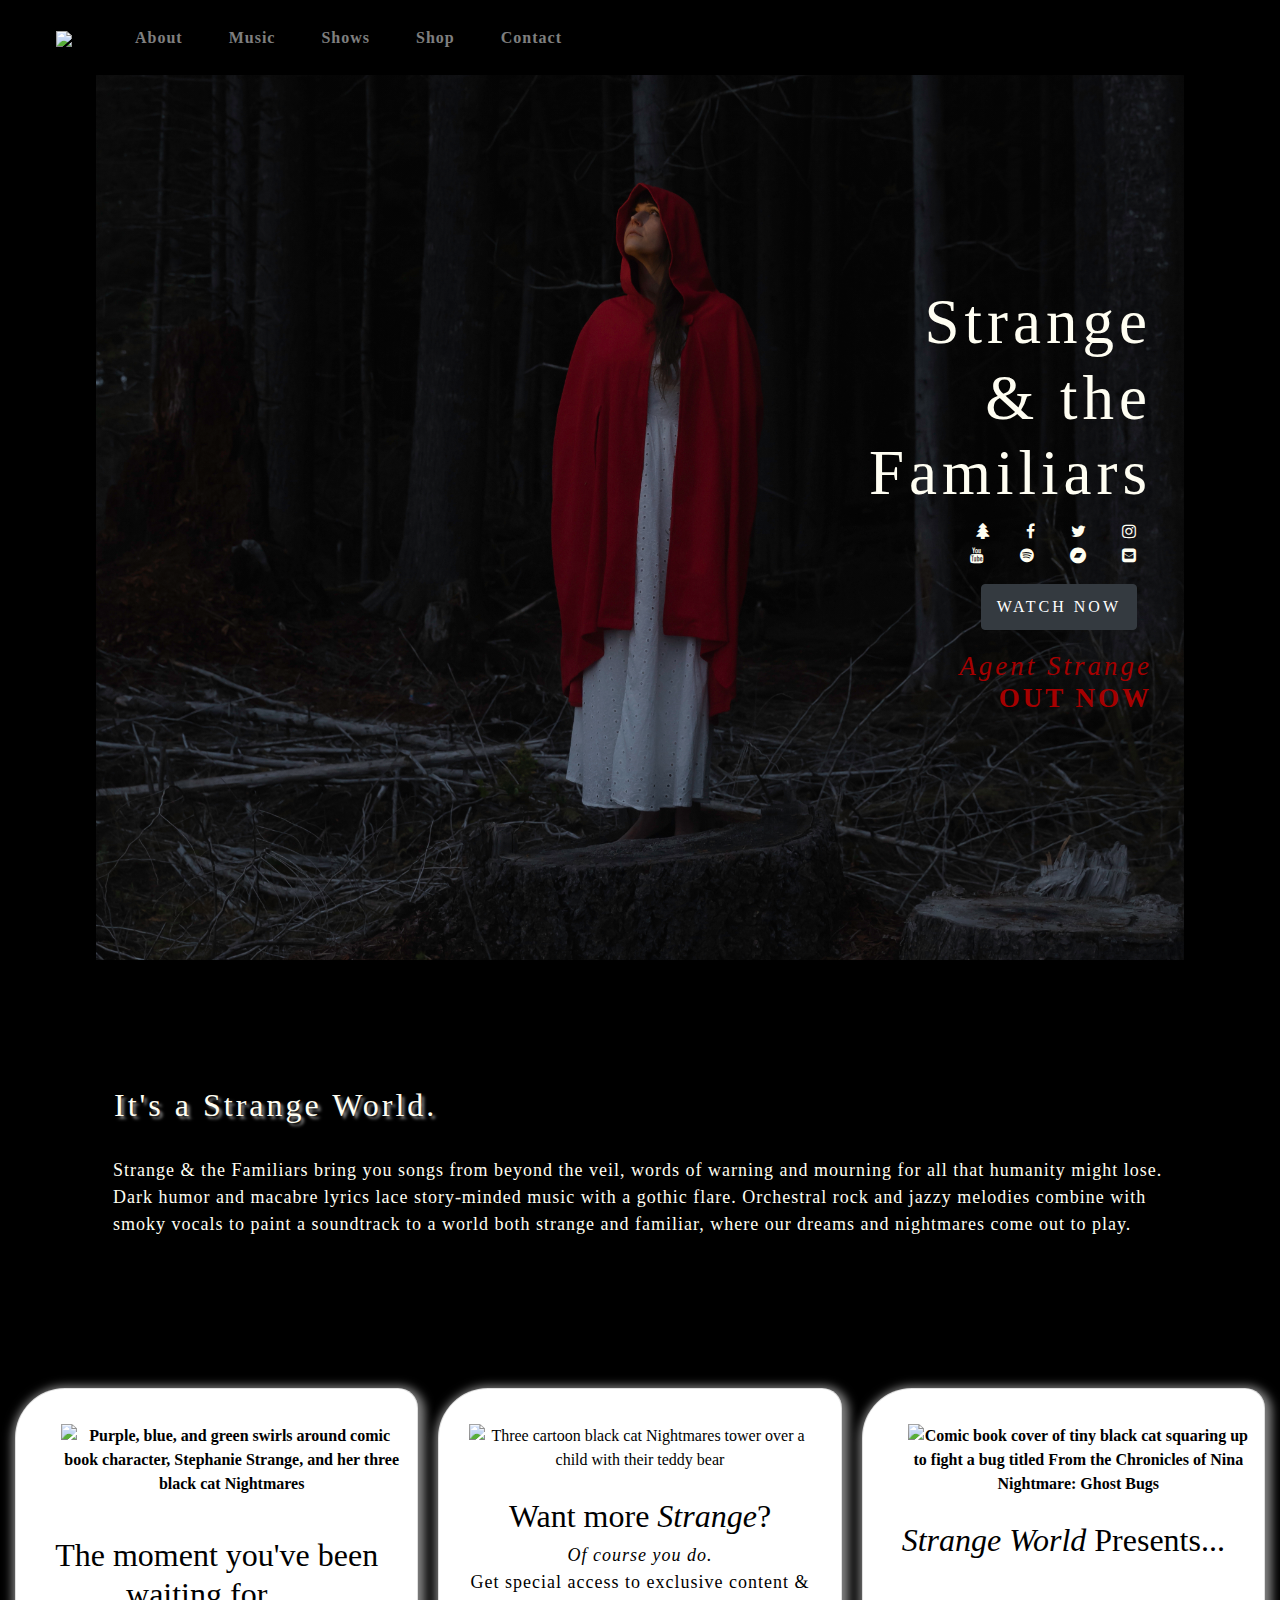
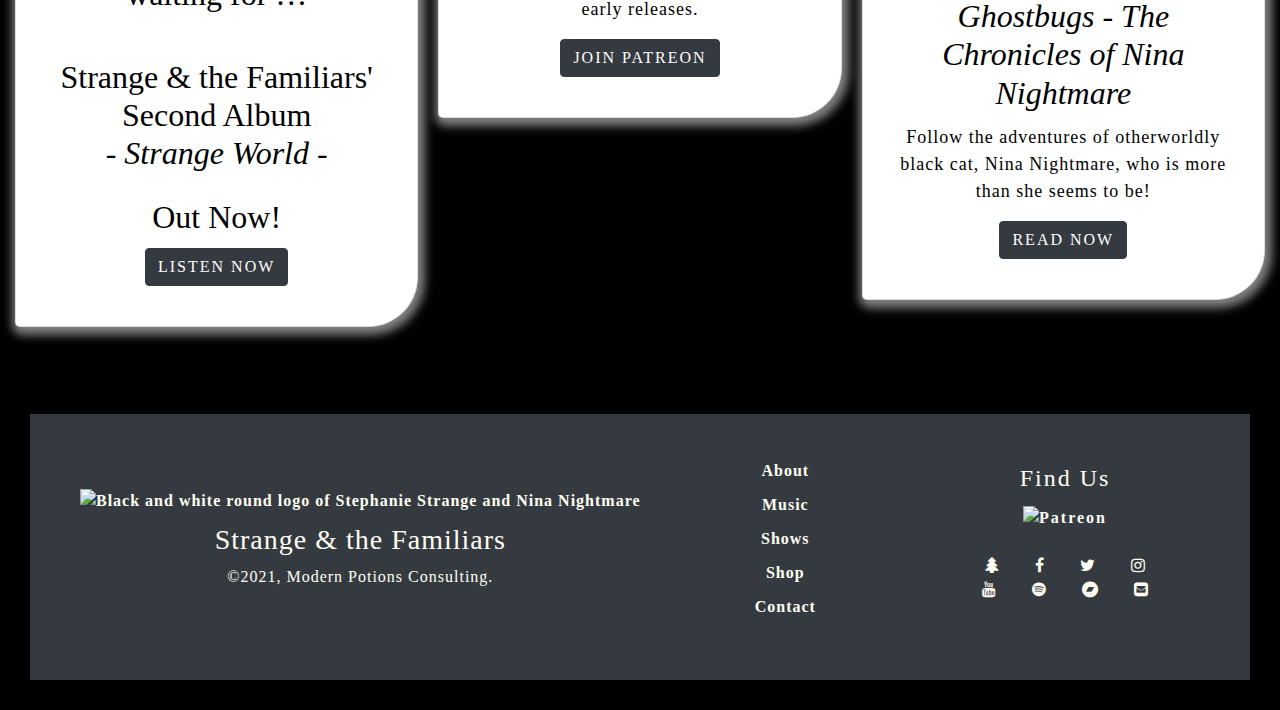
==== index.html @ b267ee2a "Watch not listen" ====
<!DOCTYPE html>
<html lang="en-US">
<meta name="viewport" content="width=device-width, initial-scale=1">
<head>
  <title>Strange & the Familiars</title>

  <!-- Outside Links & Scripts -->
  <link rel="stylesheet" href="https://stackpath.bootstrapcdn.com/bootstrap/4.3.1/css/bootstrap.min.css">
  <script src="https://ajax.googleapis.com/ajax/libs/jquery/3.6.0/jquery.min.js" required></script>
  <script src="https://maxcdn.bootstrapcdn.com/bootstrap/4.3.1/js/bootstrap.min.js"></script>
  <link rel="preconnect" href="https://fonts.gstatic.com">
  <link href="https://fonts.googleapis.com/css2?family=IM+Fell+English:ital@0;1&display=swap" rel="stylesheet">
  <link rel="stylesheet" href="https://maxcdn.bootstrapcdn.com/font-awesome/4.7.0/css/font-awesome.min.css">

  <!-- Browser Tab Icon-->
  <link rel="apple-touch-icon" sizes="180x180" href="assets/images/favicon_io/apple-touch-icon.png">
  <link rel="icon" type="image/png" sizes="32x32" href="assets/images/favicon_io/favicon-32x32.png">
  <link rel="icon" type="image/png" sizes="16x16" href="assets/images/favicon_io/favicon-16x16.png">
  <link rel="manifest" href="assets/images/favicon_io/site.webmanifest">

  <!-- Custom Links & Scripts-->
  <link rel="stylesheet" type="text/css" href="css/styles.css" media="all">
  <script src="./js/components/_header.js" type="text/javascript" defer></script>
  <script src="./js/components/_footer.js" type="text/javascript" defer></script>
  <script src="./js/components/_social-buttons.js" type="text/javascript" defer></script>

  <!-- Facebook Pixel Code -->
  <script>
    !function(f,b,e,v,n,t,s)
    {if(f.fbq)return;n=f.fbq=function(){n.callMethod?
    n.callMethod.apply(n,arguments):n.queue.push(arguments)};
    if(!f._fbq)f._fbq=n;n.push=n;n.loaded=!0;n.version='2.0';
    n.queue=[];t=b.createElement(e);t.async=!0;
    t.src=v;s=b.getElementsByTagName(e)[0];
    s.parentNode.insertBefore(t,s)}(window, document,'script',
    'https://connect.facebook.net/en_US/fbevents.js');
    fbq('init', '277546740570935');
    fbq('track', 'PageView');
    </script>
    <noscript><img height="1" width="1" style="display:none"
    src="https://www.facebook.com/tr?id=277546740570935&ev=PageView&noscript=1"
    /></noscript>
  <!-- End Facebook Pixel Code -->
</head>

<!-- Body of home page-->

<body>
  <!-- Landing page hero image -->
  <section class="hero-image">
    <div class="hero-text">
      <h1 class="header" style="font-size: 7vh;">
        Strange <br/>& the <br/>Familiars
      </h1>
      <social-buttons></social-buttons>
      <a href="https://youtu.be/HEpTZn8UvX8"
      target="_blank"
      class="btn btn-dark"
      style="letter-spacing: 3px; text-transform: uppercase; padding-top: 10px; padding-left: 15px; padding-right: 15px; padding-bottom: 10px">Watch Now</a>
      <h2 class="splash-banner"><cite>Agent Strange</cite> <br/> <b>OUT NOW</b></h2>
    </div>
  </section>

  <header-component></header-component>

  <!-- Second segment of page with cards begins
    ** Update the text in between the brackets
    (e.g. <h2> {stuff goes here} <h2>) for the following:
      - "card-title",
      - "card-text",
      - or the <a> tag that is used for the card's button text.
      -->
  <main>

    <section class="container-fluid" id="home-about">
      <h2 class="home-header">It's a Strange World.</h2>
      <p class="home-p">
        Strange & the Familiars bring you songs from beyond the veil, words of
        warning and mourning for all that humanity might lose. Dark humor and
        macabre lyrics lace story-minded music with a gothic flare. Orchestral
        rock and jazzy melodies combine with smoky vocals to paint a soundtrack
        to a world both strange and familiar, where our dreams and nightmares
        come out to play.
      </p>
    </section>

    <section class="container-fluid">
      <div class="card-columns">

      <!--First Egg -->

        <div class="card">
          <div class="card-body">
            <a target="_blank" href="https://li.sten.to/hT0Uxlh">
              <img class="img-responsive"
              width="100%"
              height="auto"
              src="assets/images/Strange World-7.png"
              alt="Purple, blue, and green swirls around comic book character,
              Stephanie Strange, and her three black cat Nightmares">
            </a>
            <h2 class="card-title"
                style="margin-top: 15px;">
                The moment you've been waiting for …</h2>
            <h2 class="card-subtitle"><br/> Strange & the Familiars'
              <br/>Second Album <br/>  - <cite>Strange World</cite> -</h2>
            <h2 class="card-title">Out Now!</h2>
            <a target="_blank" href="https://li.sten.to/hT0Uxlh" class="btn btn-dark" style="letter-spacing: 2px; text-transform: uppercase;">Listen Now</a>
          </div>
        </div>

      <!--Second Egg -->

        <div class="card">
          <div class="card-body">
            <img class="img-responsive"
                width="100%"
                height="auto"
                src="assets/images/Fiverr1_Gatos.jpg"
                alt="Three cartoon black cat Nightmares tower over a child with their teddy bear">
            <h2 class="card-title">Want more <cite>Strange</cite>? </h2>
            <p class="card-subtitle"><i>Of course you do.</i></p>
            <p>Get special access to exclusive content & early releases.</p>
            <a target="_blank"
              href="https://www.patreon.com/stephaniestrange"
              class="btn btn-dark"
              style="letter-spacing: 2px; text-transform: uppercase;">Join Patreon</a>
            </div>
          </div>

      <!--Third Egg -->

        <div class="card">
          <div class="card-body">
            <a target="_blank"
              href="https://www.webtoons.com/en/challenge/the-chronicles-of-nina-nightmare/list?title_no=349976&fbclid=IwAR2L1FpBJzOrQHXYv9KYhbgYxTnI0lFY8XIQSfHUMe84y-bfldBY6MZ3U4Q">
              <img class="img-responsive"
                  height="80%"
                  width="80%"
                  src="assets/images/NightmareComicCover.jpg"
                  alt="Comic book cover of tiny black cat squaring up to fight
                  a bug titled From the Chronicles of Nina Nightmare: Ghost Bugs">
            </a>
            <h2 class="card-title"><cite>Strange World</cite> Presents... </h2>
            <h2 class="card-title"><cite>Ghostbugs</cite> - <cite>The Chronicles of Nina Nightmare</cite></h2>
            <p class="card-text">Follow the adventures of otherworldly black
              cat, Nina Nightmare, who is more than she seems to be! <br/></p>
            <a target="_blank"
              href="https://www.webtoons.com/en/challenge/the-chronicles-of-nina-nightmare/list?title_no=349976&fbclid=IwAR2L1FpBJzOrQHXYv9KYhbgYxTnI0lFY8XIQSfHUMe84y-bfldBY6MZ3U4Q"
              class="btn btn-dark"
              style="letter-spacing: 2px; text-transform: uppercase;">Read Now</a>
          </div>
        </div>
      </div>
    </section>
  </main>

  <footer-component></footer-component>
</body>
</html>
---- css/styles.css ----
@import url('https://fonts.googleapis.com/css2?family=IM+Fell+English:ital@0;1&display=swap');

/* // Small devices (landscape phones, 576px and up) */
@media (min-width: 576px) {
  /*CSS styles here*/
}

/* // Medium devices (tablets, 768px and up) */
@media (min-width: 768px) {
  /*CSS styles here*/
}

/* // Large devices (desktops, 992px and up) */
@media (min-width: 992px) {
  /*CSS styles here*/
}

/* // Extra large devices (large desktops, 1200px and up) */
@media (min-width: 1200px) {
  /*CSS styles here*/
}

* {
  margin: 0;
  font-family: 'IM Fell English', serif;
}

body,
html {
  /* height: 100%; */
  background-color: black;
  color: #fffef2;
}

.h2-custom {
  text-align: center;
  text-transform: uppercase;
  letter-spacing: 2px;
  padding-top: 50px;
  text-shadow: 3px 3px 3px gray;
}

p {
  font-size: large;
  letter-spacing: 1px;
}

/*****************/
/* Landing page styles */
/*****************/

.header {
  padding-top: 25vh;
  letter-spacing: 5px;
  font-size: 60px;
}

.hero-image {
  /* linear-gradient adds a darken background effect to img to make text easier to read*/
  background-image:
    linear-gradient(rgba(0, 0, 0, 0.25),
    rgba(0, 0, 0, 0.25)),
    url("../assets/images/StrangeForest.jpg");
  height: 100vh;
  background-position: center;
  background-repeat: no-repeat;
  background-size: 85%;
  /* ^^ needed to change background-size to 100% from 'center' for StrangeForest
  splash - Steph's head was getting cut off otherwise in my large screens */
  position: relative;
}

.hero-text {
  text-align: right;
  transform: translate(-10%, 0%);
}

.splash-banner {
  margin-top: 20px;
  color: #a50000;
  font-size: 3vh;
  letter-spacing: 3px;
}

#home-about {
  padding: 50px;
  margin-top: 60px;
}

.home-header {
  padding: 0.5em;
  margin-left: 1.5em;
  margin-right: 3em;
  letter-spacing: 3px;
  text-shadow: 3px 3px 3px gray;
}

.home-p {
  padding: 0.5em;
  margin-left: 3em;
  margin-right: 3em;
  font-size: large;
  letter-spacing: 1px;
}

/*****************/
/* Landing page cards */
/*****************/

.card {
  flex-wrap: wrap;
  margin-top: 75px;
  margin-bottom: 100px;
  padding: 15px 10px 20px 10px;
  border-radius: 50px 20px 50px 5px;
  background-color: white;
  -moz-box-shadow: 2px 3px 10px 5px gray;
  -webkit-box-shadow: 2px 3px 10px 5px gray;
  box-shadow: 2px 3px 10px 5px gray;
  align-items: stretch;
}

.card-title {
  padding-top: 25px;
}

.card-body {
  text-align: center;
  color: black;
}

.card-img-top {
  height: 200px;
  width: auto;
}

@media (min-width: 20em) {
  .card-columns {
    -webkit-column-count: 1;
    -moz-column-count: 1;
    column-count: 1;
    column-gap: 1.25rem;
    orphans: 1;
    widows: 1;
  }
}

@media (min-width: 34em) {
  .card-columns {
    -webkit-column-count: 2;
    -moz-column-count: 2;
    column-count: 2;
  }
}

@media (min-width: 48em) {
  .card-columns {
    -webkit-column-count: 3;
    -moz-column-count: 3;
    column-count: 3;
  }
}

/*****************/
/* About Styles */
/*****************/

#bio-box {
  margin: 0.25em 3em 0.25em 3em;
}

#about-box {
  margin: 0.5em 1.5em 1.5em 1em;
  text-align: center;
  border-radius: 20%;
}

.about-header {
  font-size: 20px;
}

.steph-nina-header {
  font-size: 25px;
  font-weight: bold;
  letter-spacing: 2px;
}

.steph-nina-about-images {
  padding-top: 0.325em;
  padding-bottom: 0.325em;
  margin-bottom: 1em;
  border-radius: 50%;
  height: 20em;
  width: 16em;
  -moz-box-shadow: 3px 3px 30px 5px gray;
  -webkit-box-shadow: 3px 3px 30px 5px gray;
  box-shadow: 3px 3px 30px 5px gray;
}

.row2-about-images {
  margin-bottom: 1em;
  margin-top: 1em;
  padding-top: 0.25em;
  padding-bottom: 0.25em;
  border-radius: 50%;
  height: 16em;
  width: 13em;
  -moz-box-shadow: 3px 3px 30px 5px gray;
  -webkit-box-shadow: 3px 3px 30px 5px gray;
  box-shadow: 3px 3px 30px 5px gray;
}

#about-section-break {
  padding-bottom: 2em;
  border-bottom: 1px solid white;
  margin: 3em;
}

/*****************/
/* Music Styles */
/*****************/

.music-holder {
  margin: 3em;
  padding: 0 2em;
}

.music-h4 {
  text-align: center;
  letter-spacing: 2px;
  text-shadow: 3px 3px 3px gray;
}

iframe {
  display: block;
  margin: 0 auto;
}

.iframe-wrapper {
  position: relative;
  padding-bottom: 56.10%;
  height: 0;
  overflow: hidden;
}

.iframe-wrapper iframe,
.iframe-wrapper object,
.iframe-wrapper embed {
  position: absolute;
  top: 0;
  left: 0;
  width: 100%;
  height: 100%;
}

.resp-container {
  position: relative;
  overflow: hidden;
}

/*****************/
/* Shows Styles */
/*****************/



/*****************/
/* Contact Styles */
/*****************/

.album-holder {
  margin: 1.5em;
  padding-top: 0.75em;
  padding-bottom: 0.5em;
}

#bookings-img {
  float: left;
  margin: 0.25em;
  align-items: center;
}

#bookings-collaborators {
  padding: 0.5em;
  margin-top: 1em;
  margin-bottom: 1em;
  text-align: center;
}

.contact-h2 {
  text-align: center;
  padding-top: 0.75em;
  padding-bottom: 0.25em;
  text-shadow: 3px 3px 3px gray;
  letter-spacing: 2px;
}

.contact-h3 {
  text-align: center;
  text-decoration: underline;
  text-shadow: 3px 3px 3px gray;
  letter-spacing: 2px;
}

.contact-p {
  text-align: center;
  padding-top: 0.25em;
  padding-bottom: 0.25em;
}
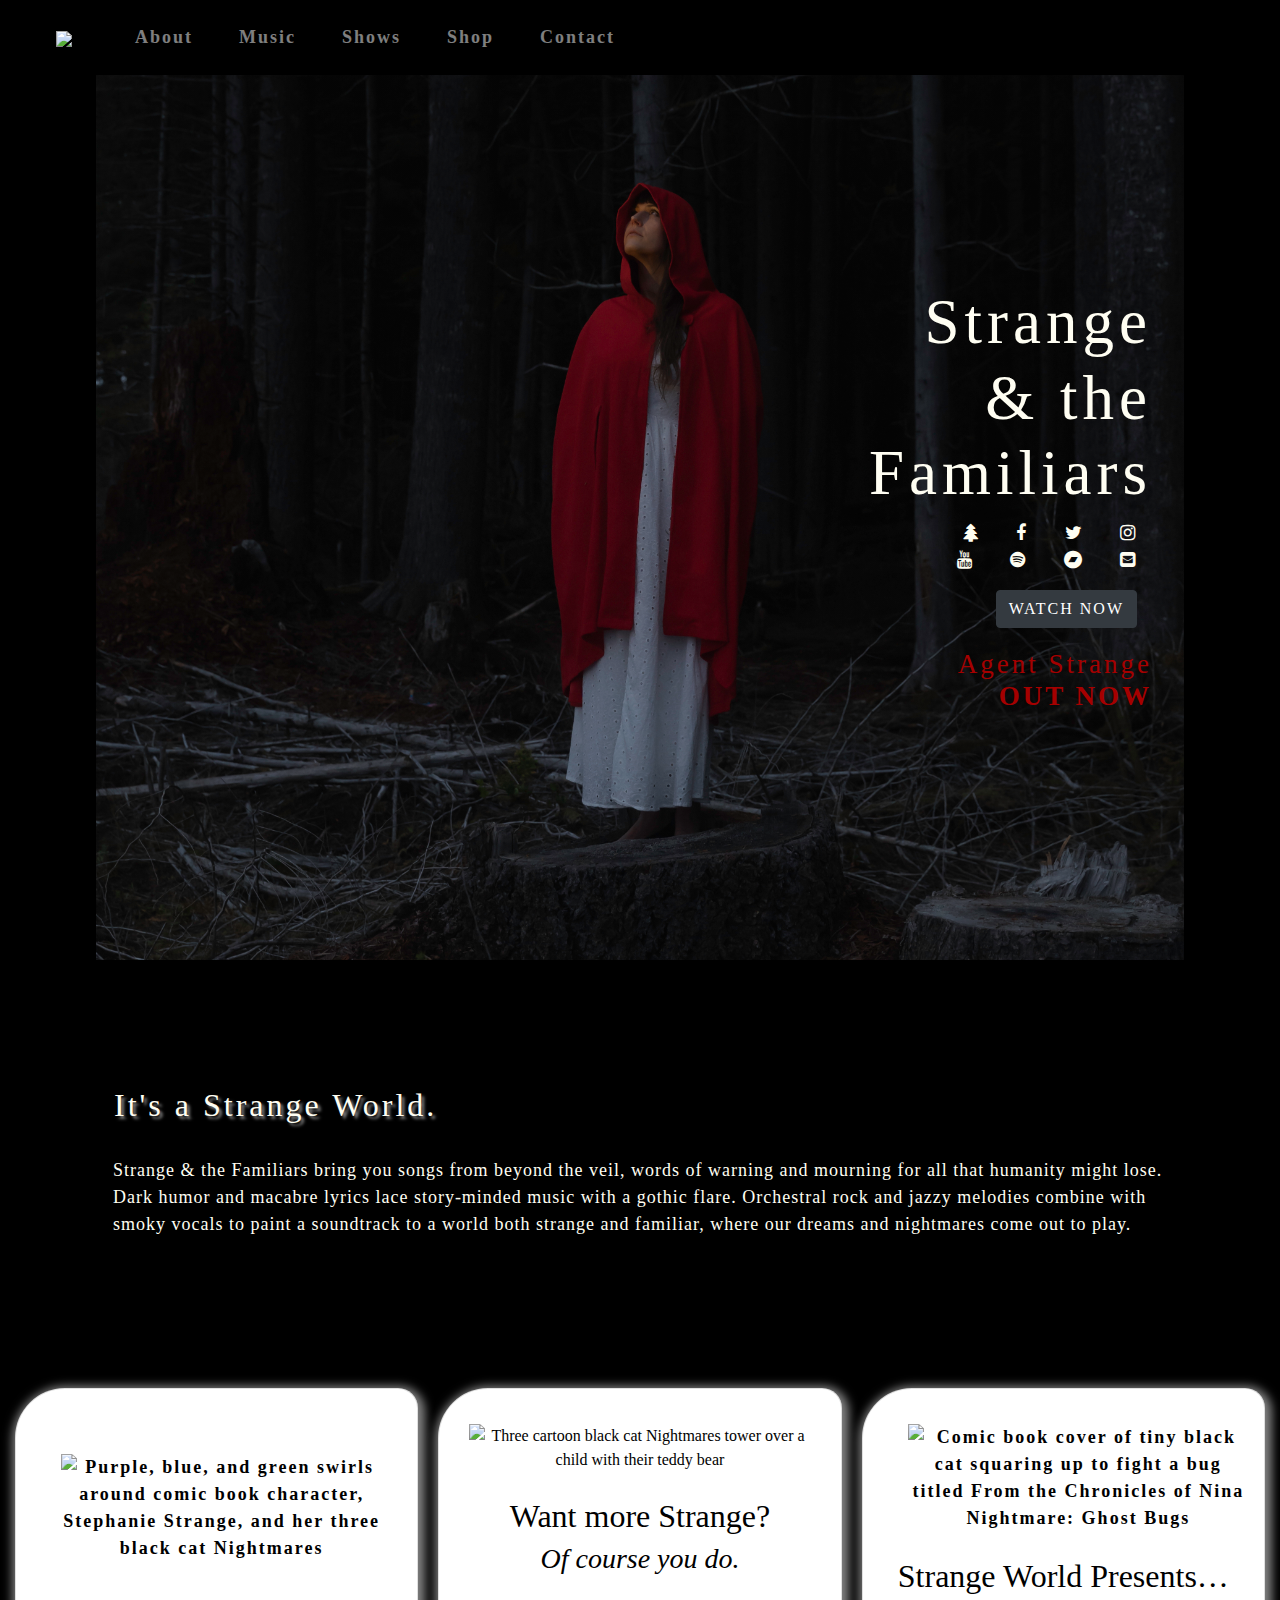
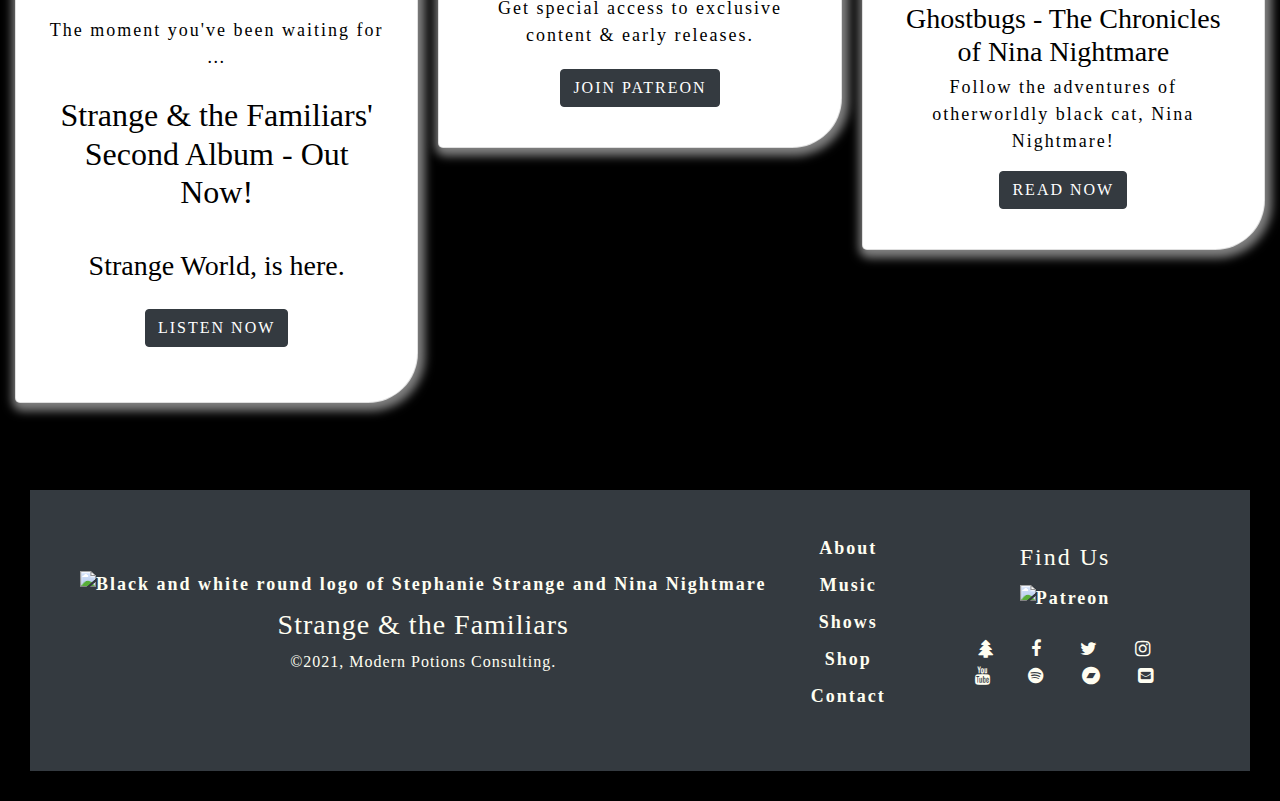
==== commit 4e506b37: "Manually match card height, remove inline btn styles for shared button style" ====
--- a/index.html
+++ b/index.html
@@ -19,7 +19,7 @@
   <link rel="manifest" href="assets/images/favicon_io/site.webmanifest">
 
   <!-- Custom Links & Scripts-->
-  <link rel="stylesheet" type="text/css" href="css/styles.css" media="all">
+  <link rel="stylesheet" type="text/css" href="assets/_shared/stylesheets/styles.css" media="all">
   <script src="./js/components/_header.js" type="text/javascript" defer></script>
   <script src="./js/components/_footer.js" type="text/javascript" defer></script>
   <script src="./js/components/_social-buttons.js" type="text/javascript" defer></script>
@@ -47,30 +47,29 @@
 
 <body>
   <!-- Landing page hero image -->
-  <section class="hero-image">
-    <div class="hero-text">
-      <h1 class="header" style="font-size: 7vh;">
-        Strange <br/>& the <br/>Familiars
-      </h1>
-      <social-buttons></social-buttons>
-      <a href="https://youtu.be/HEpTZn8UvX8"
-      target="_blank"
-      class="btn btn-dark"
-      style="letter-spacing: 3px; text-transform: uppercase; padding-top: 10px; padding-left: 15px; padding-right: 15px; padding-bottom: 10px">Watch Now</a>
-      <h2 class="splash-banner"><cite>Agent Strange</cite> <br/> <b>OUT NOW</b></h2>
-    </div>
-  </section>
+  <main>
+    <section class="hero-image">
+      <div class="hero-text">
+        <h1 class="header" style="font-size: 7vh;">
+          Strange <br/>& the <br/>Familiars
+        </h1>
+        <social-buttons></social-buttons>
+        <a href="https://youtu.be/HEpTZn8UvX8"
+          target="_blank"
+          class="btn btn-dark">Watch Now</a>
+        <h2 class="splash-banner"><cite>Agent Strange</cite> <br/> <b>OUT NOW</b></h2>
+      </div>
+    </section>
 
-  <header-component></header-component>
+    <header-component></header-component>
 
-  <!-- Second segment of page with cards begins
+    <!-- Second segment of page with cards begins
     ** Update the text in between the brackets
     (e.g. <h2> {stuff goes here} <h2>) for the following:
       - "card-title",
       - "card-text",
       - or the <a> tag that is used for the card's button text.
       -->
-  <main>
 
     <section class="container-fluid" id="home-about">
       <h2 class="home-header">It's a Strange World.</h2>
@@ -87,68 +86,64 @@
     <section class="container-fluid">
       <div class="card-columns">
 
-      <!--First Egg -->
+        <!--First Egg -->
 
         <div class="card">
           <div class="card-body">
             <a target="_blank" href="https://li.sten.to/hT0Uxlh">
               <img class="img-responsive"
+                width="100%"
+                height="100%"
+                src="assets/images/Strange World-7.png"
+                style="padding-top: 30px; padding-right: 20px; padding-bottom: 30px;"
+                alt="Purple, blue, and green swirls around comic book character,
+                Stephanie Strange, and her three black cat Nightmares">
+            </a>
+            <p class="card-subtitle" style="margin-top: 25px;">
+                The moment you've been waiting for …</p>
+            <h2 class="card-title">Strange & the Familiars' Second Album - Out Now!</h2>
+            <h3 class="card-title"><cite>Strange World</cite>, is here.</h3>
+            <a target="_blank" href="https://li.sten.to/hT0Uxlh" class="btn btn-dark" style="margin: 15px;">Listen Now</a>
+        </div>
+      </div>
+
+        <!--Second Egg -->
+        <div class="card">
+          <div class="card-body">
+            <img class="img-responsive"
               width="100%"
               height="auto"
-              src="assets/images/Strange World-7.png"
-              alt="Purple, blue, and green swirls around comic book character,
-              Stephanie Strange, and her three black cat Nightmares">
-            </a>
-            <h2 class="card-title"
-                style="margin-top: 15px;">
-                The moment you've been waiting for …</h2>
-            <h2 class="card-subtitle"><br/> Strange & the Familiars'
-              <br/>Second Album <br/>  - <cite>Strange World</cite> -</h2>
-            <h2 class="card-title">Out Now!</h2>
-            <a target="_blank" href="https://li.sten.to/hT0Uxlh" class="btn btn-dark" style="letter-spacing: 2px; text-transform: uppercase;">Listen Now</a>
+              src="assets/images/Fiverr1_Gatos.jpg"
+              alt="Three cartoon black cat Nightmares tower over a child with their teddy bear">
+            <h2 class="card-title">Want more <cite>Strange</cite>? </h2>
+            <h3 class="card-subtitle"><i>Of course you do.</i></h3>
+            <p style="margin-top: 20px; margin-bottom: 20px;">Get special access to exclusive content & early releases.</p>
+            <a target="_blank"
+              href="https://www.patreon.com/stephaniestrange"
+              class="btn btn-dark">Join Patreon</a>
           </div>
         </div>
 
-      <!--Second Egg -->
+        <!--Third Egg -->
 
-        <div class="card">
-          <div class="card-body">
-            <img class="img-responsive"
-                width="100%"
-                height="auto"
-                src="assets/images/Fiverr1_Gatos.jpg"
-                alt="Three cartoon black cat Nightmares tower over a child with their teddy bear">
-            <h2 class="card-title">Want more <cite>Strange</cite>? </h2>
-            <p class="card-subtitle"><i>Of course you do.</i></p>
-            <p>Get special access to exclusive content & early releases.</p>
-            <a target="_blank"
-              href="https://www.patreon.com/stephaniestrange"
-              class="btn btn-dark"
-              style="letter-spacing: 2px; text-transform: uppercase;">Join Patreon</a>
-            </div>
-          </div>
-
-      <!--Third Egg -->
-
-        <div class="card">
-          <div class="card-body">
-            <a target="_blank"
-              href="https://www.webtoons.com/en/challenge/the-chronicles-of-nina-nightmare/list?title_no=349976&fbclid=IwAR2L1FpBJzOrQHXYv9KYhbgYxTnI0lFY8XIQSfHUMe84y-bfldBY6MZ3U4Q">
-              <img class="img-responsive"
-                  height="80%"
+          <div class="card">
+            <div class="card-body">
+              <a target="_blank"
+                href="https://www.webtoons.com/en/challenge/the-chronicles-of-nina-nightmare/list?title_no=349976&fbclid=IwAR2L1FpBJzOrQHXYv9KYhbgYxTnI0lFY8XIQSfHUMe84y-bfldBY6MZ3U4Q">
+                <img class="img-responsive"
+                  height="100%"
                   width="80%"
                   src="assets/images/NightmareComicCover.jpg"
                   alt="Comic book cover of tiny black cat squaring up to fight
                   a bug titled From the Chronicles of Nina Nightmare: Ghost Bugs">
-            </a>
-            <h2 class="card-title"><cite>Strange World</cite> Presents... </h2>
-            <h2 class="card-title"><cite>Ghostbugs</cite> - <cite>The Chronicles of Nina Nightmare</cite></h2>
-            <p class="card-text">Follow the adventures of otherworldly black
-              cat, Nina Nightmare, who is more than she seems to be! <br/></p>
-            <a target="_blank"
-              href="https://www.webtoons.com/en/challenge/the-chronicles-of-nina-nightmare/list?title_no=349976&fbclid=IwAR2L1FpBJzOrQHXYv9KYhbgYxTnI0lFY8XIQSfHUMe84y-bfldBY6MZ3U4Q"
-              class="btn btn-dark"
-              style="letter-spacing: 2px; text-transform: uppercase;">Read Now</a>
+              </a>
+              <h2 class="card-title"><cite>Strange World</cite> Presents… </h2>
+              <h3 class="card-subtitle"><cite>Ghostbugs</cite> - <cite>The Chronicles of Nina Nightmare</cite></h3>
+              <p class="card-text" style="margin-top: 5px;">Follow the adventures of otherworldly black
+                cat, Nina Nightmare! <br/></p>
+              <a target="_blank"
+                href="https://www.webtoons.com/en/challenge/the-chronicles-of-nina-nightmare/list?title_no=349976&fbclid=IwAR2L1FpBJzOrQHXYv9KYhbgYxTnI0lFY8XIQSfHUMe84y-bfldBY6MZ3U4Q"
+                class="btn btn-dark">Read Now</a>
           </div>
         </div>
       </div>
--- a/assets/_shared/stylesheets/styles.css
+++ b/assets/_shared/stylesheets/styles.css
@@ -0,0 +1,41 @@
+/* Font */
+
+@import url('https://fonts.googleapis.com/css2?family=IM+Fell+English:ital@0;1&display=swap');
+
+/* Variables */
+
+@import '../stylesheets/variables/_colors.css';
+@import '../stylesheets/variables/_variables.css';
+
+/* Core */
+
+@import '../stylesheets/typography/_typography.css';
+
+/* Pages */
+
+@import '../stylesheets/pages/_about.css';
+@import '../stylesheets/pages/_contact.css';
+@import '../stylesheets/pages/_landing.css';
+@import '../stylesheets/pages/_music.css';
+
+/* Responsivity for Pages */
+
+/* // Small devices (landscape phones, 576px and up) */
+@media (min-width: 576px) {
+  /*CSS styles here*/
+}
+
+/* // Medium devices (tablets, 768px and up) */
+@media (min-width: 768px) {
+  /*CSS styles here*/
+}
+
+/* // Large devices (desktops, 992px and up) */
+@media (min-width: 992px) {
+  /*CSS styles here*/
+}
+
+/* // Extra large devices (large desktops, 1200px and up) */
+@media (min-width: 1200px) {
+  /*CSS styles here*/
+}
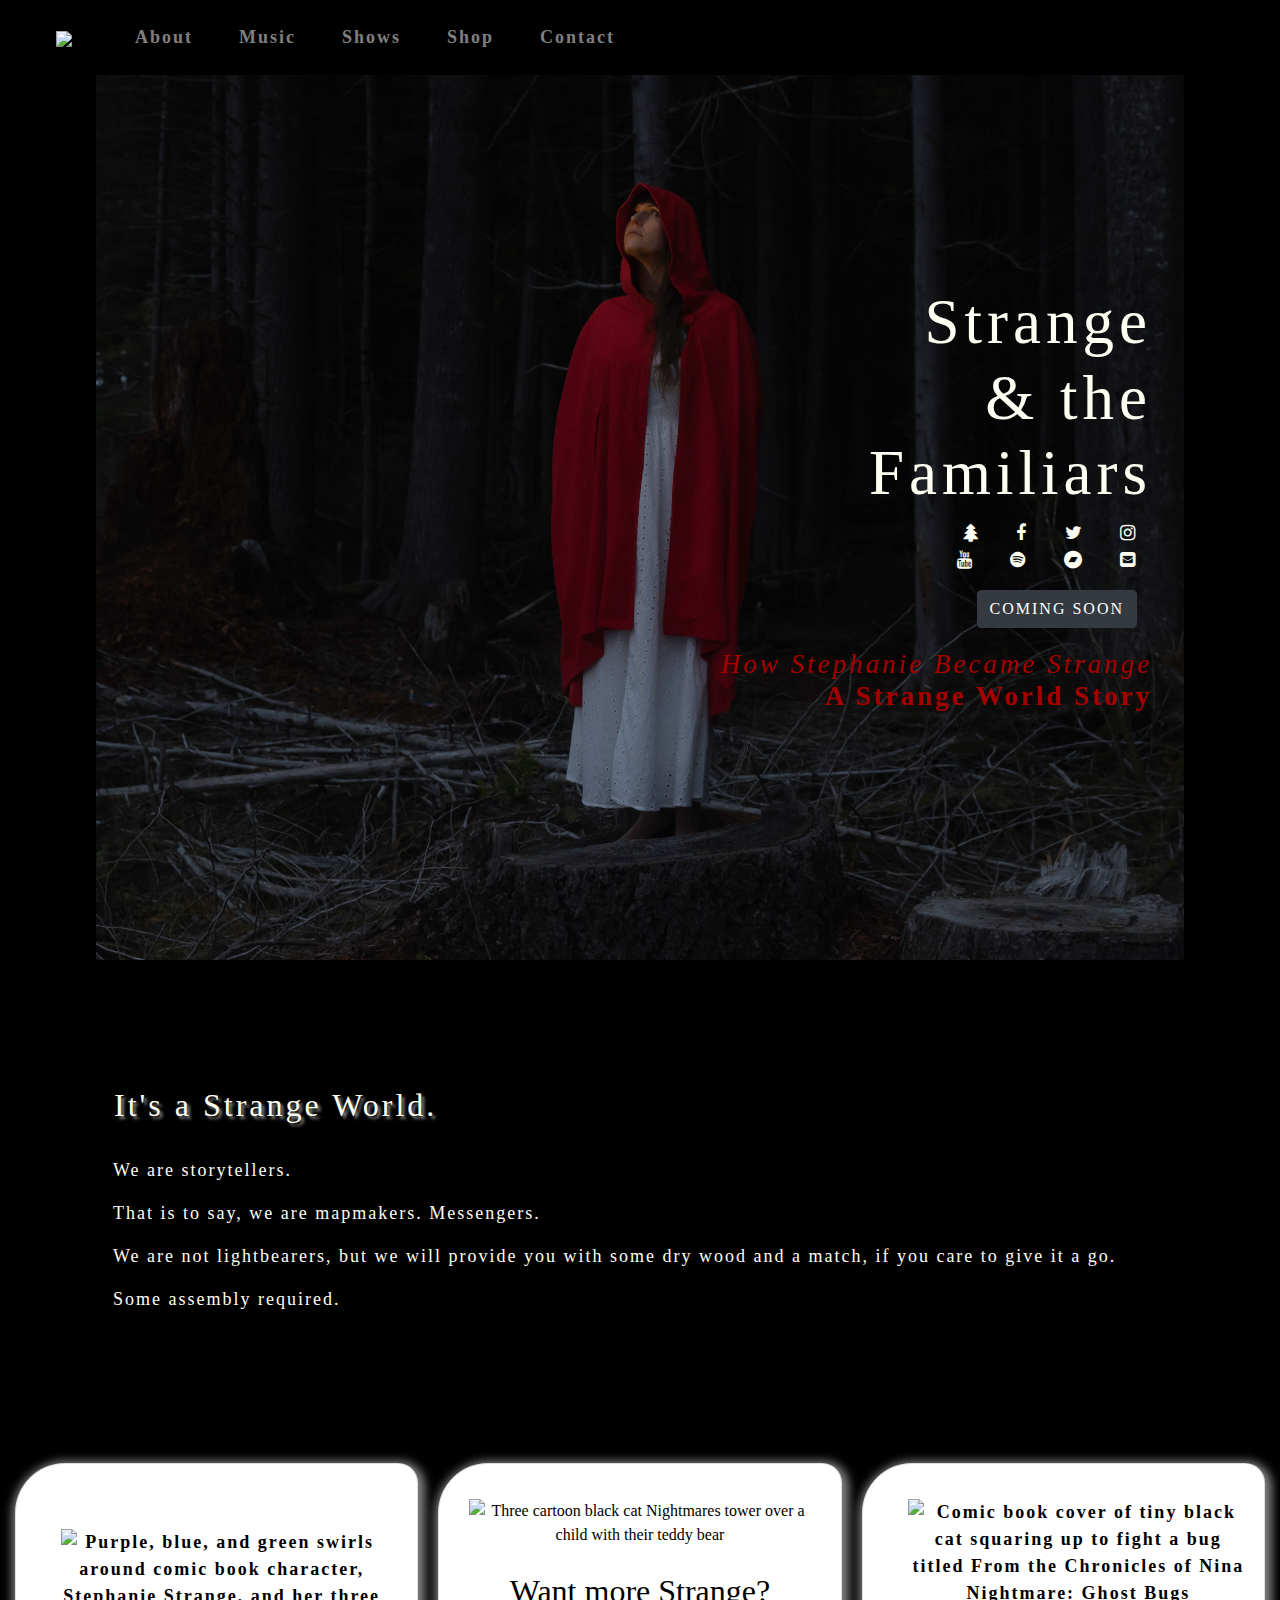
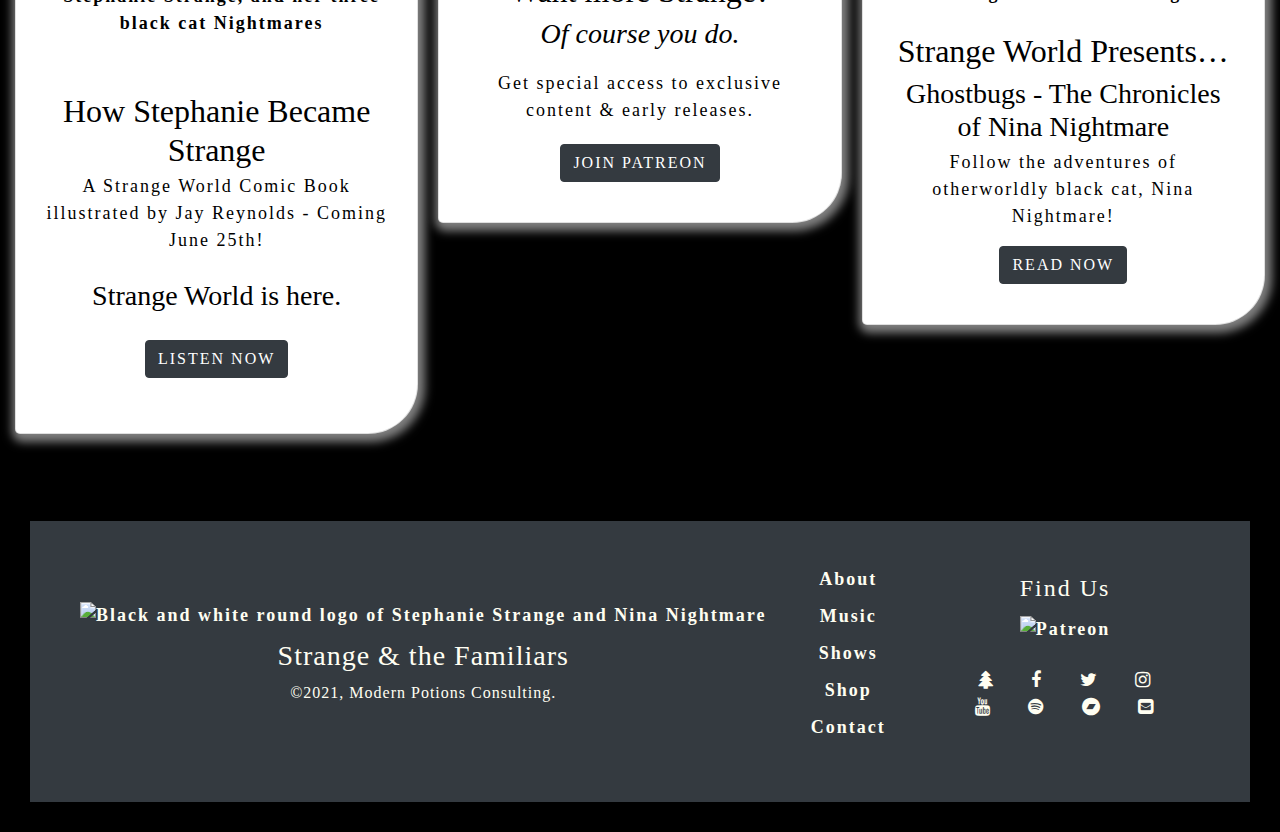
==== commit 9139ebcd: "Update copy" ====
--- a/index.html
+++ b/index.html
@@ -54,10 +54,10 @@
           Strange <br/>& the <br/>Familiars
         </h1>
         <social-buttons></social-buttons>
-        <a href="https://youtu.be/HEpTZn8UvX8"
+        <a href="https://event.etix.com/ticket/online/performanceSale.do?performance_id=4343713&method=restoreToken"
           target="_blank"
-          class="btn btn-dark">Watch Now</a>
-        <h2 class="splash-banner"><cite>Agent Strange</cite> <br/> <b>OUT NOW</b></h2>
+          class="btn btn-dark">Coming Soon</a>
+        <h2 class="splash-banner"><cite><i>How Stephanie Became Strange</i></cite> <br/> <b>A Strange World Story</b></h2>
       </div>
     </section>
 
@@ -73,14 +73,12 @@
 
     <section class="container-fluid" id="home-about">
       <h2 class="home-header">It's a Strange World.</h2>
-      <p class="home-p">
-        Strange & the Familiars bring you songs from beyond the veil, words of
-        warning and mourning for all that humanity might lose. Dark humor and
-        macabre lyrics lace story-minded music with a gothic flare. Orchestral
-        rock and jazzy melodies combine with smoky vocals to paint a soundtrack
-        to a world both strange and familiar, where our dreams and nightmares
-        come out to play.
-      </p>
+      <div class="home-p">
+        <p>We are storytellers.</p>
+        <p>That is to say, we are mapmakers. Messengers.</p>
+        <p>We are not lightbearers, but we will provide you with some dry wood and a match, if you care to give it a go.</p>
+        <p>Some assembly required.</p>
+      </div>
     </section>
 
     <section class="container-fluid">
@@ -99,10 +97,10 @@
                 alt="Purple, blue, and green swirls around comic book character,
                 Stephanie Strange, and her three black cat Nightmares">
             </a>
-            <p class="card-subtitle" style="margin-top: 25px;">
-                The moment you've been waiting for …</p>
-            <h2 class="card-title">Strange & the Familiars' Second Album - Out Now!</h2>
-            <h3 class="card-title"><cite>Strange World</cite>, is here.</h3>
+            <h2 class="card-subtitle" style="margin-top: 25px; margin-bottom: 10px;">
+              <cite>How Stephanie Became Strange</cite></h2>
+            <p class="card-subtitle">A <cite>Strange World</cite> Comic Book illustrated by Jay Reynolds - Coming June 25th!</p>
+            <h3 class="card-title"><cite>Strange World</cite> is here.</h3>
             <a target="_blank" href="https://li.sten.to/hT0Uxlh" class="btn btn-dark" style="margin: 15px;">Listen Now</a>
         </div>
       </div>
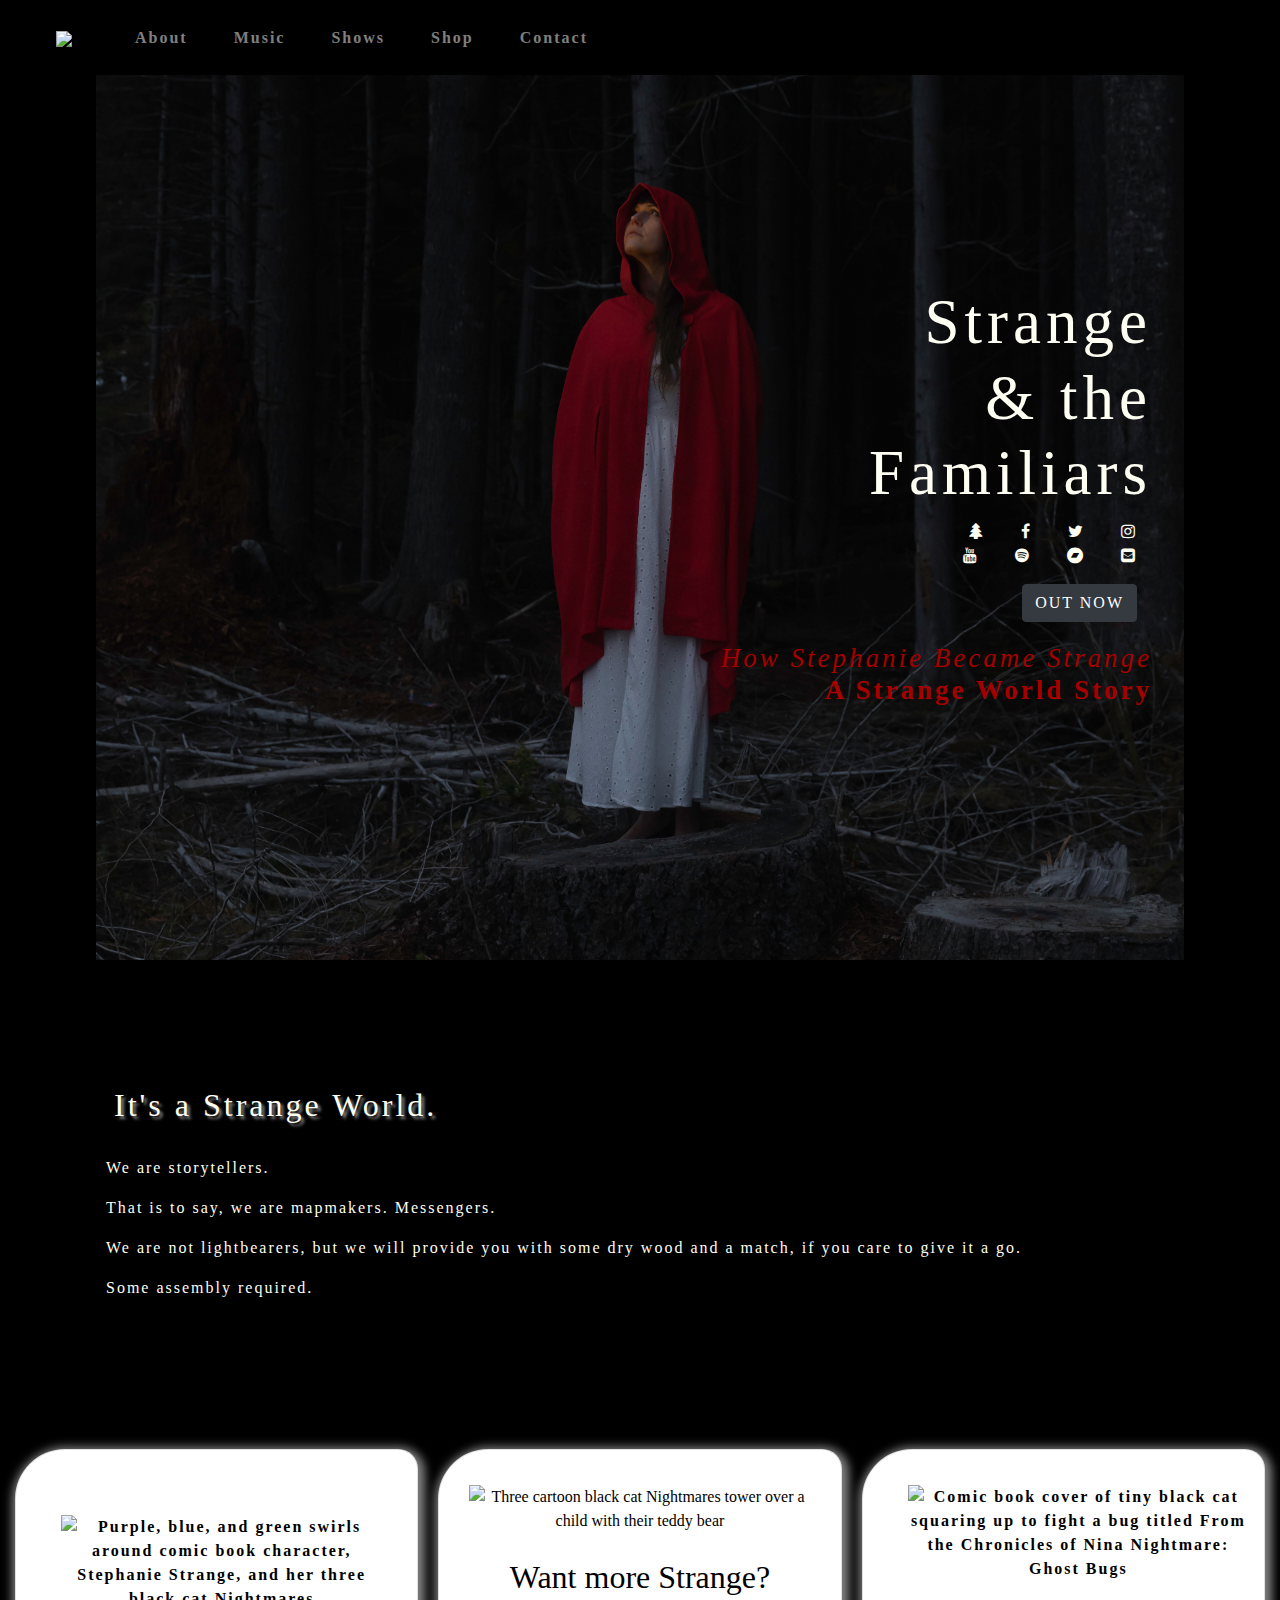
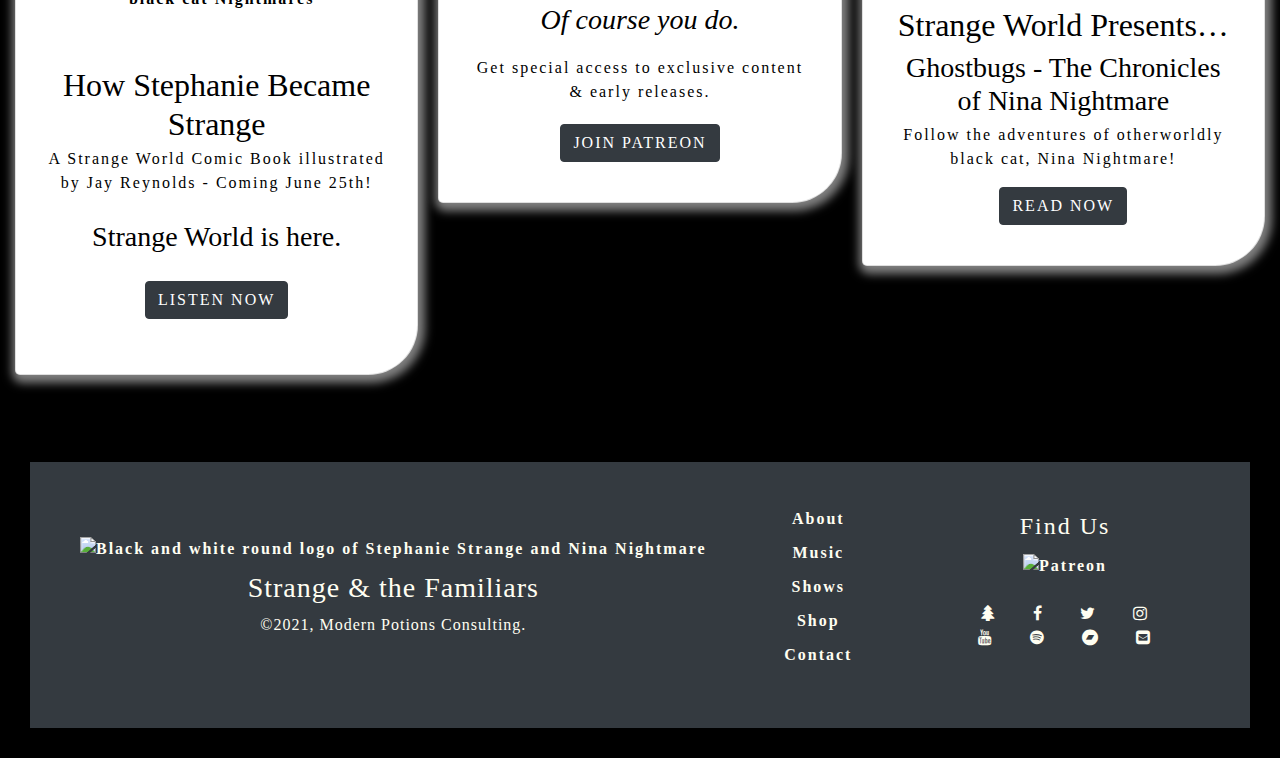
==== commit 06e0e7be: "Update copy for comic release" ====
--- a/index.html
+++ b/index.html
@@ -56,7 +56,7 @@
         <social-buttons></social-buttons>
         <a href="https://event.etix.com/ticket/online/performanceSale.do?performance_id=4343713&method=restoreToken"
           target="_blank"
-          class="btn btn-dark">Coming Soon</a>
+          class="btn btn-dark">Out Now</a>
         <h2 class="splash-banner"><cite><i>How Stephanie Became Strange</i></cite> <br/> <b>A Strange World Story</b></h2>
       </div>
     </section>
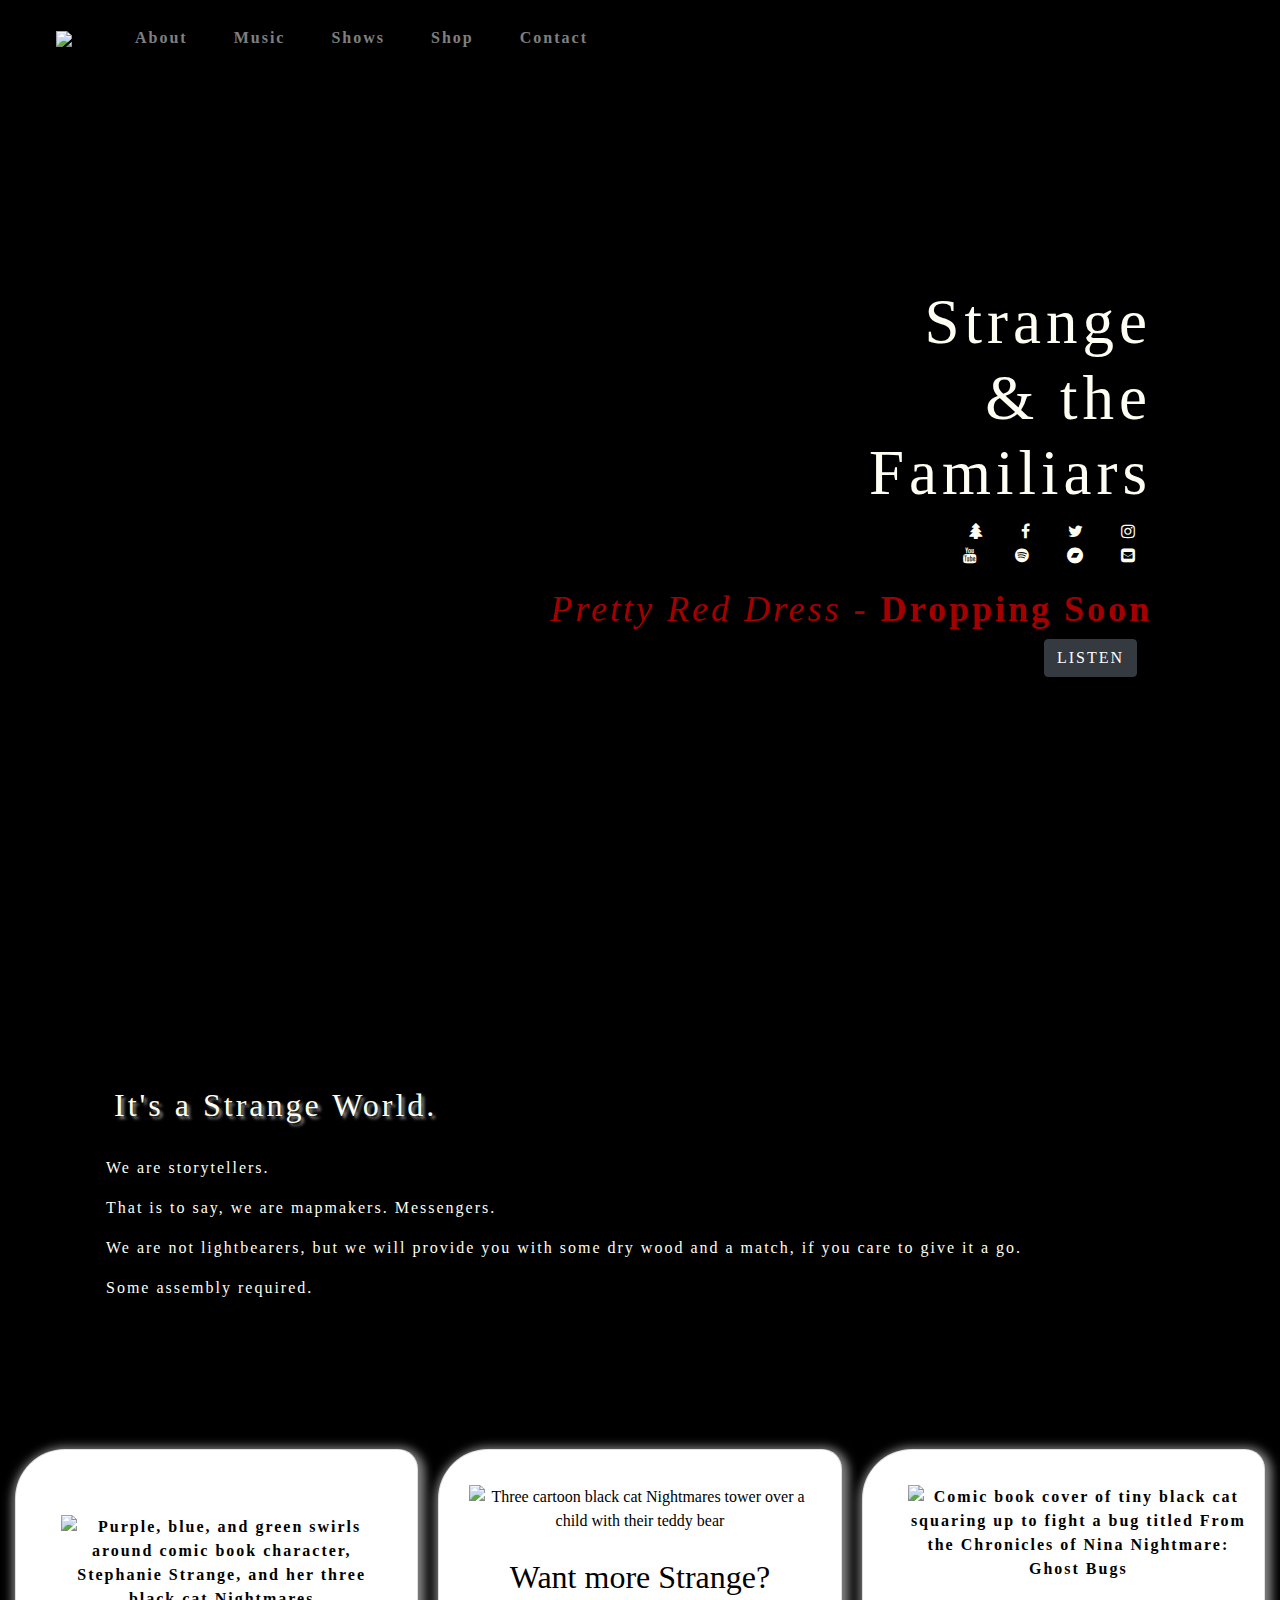
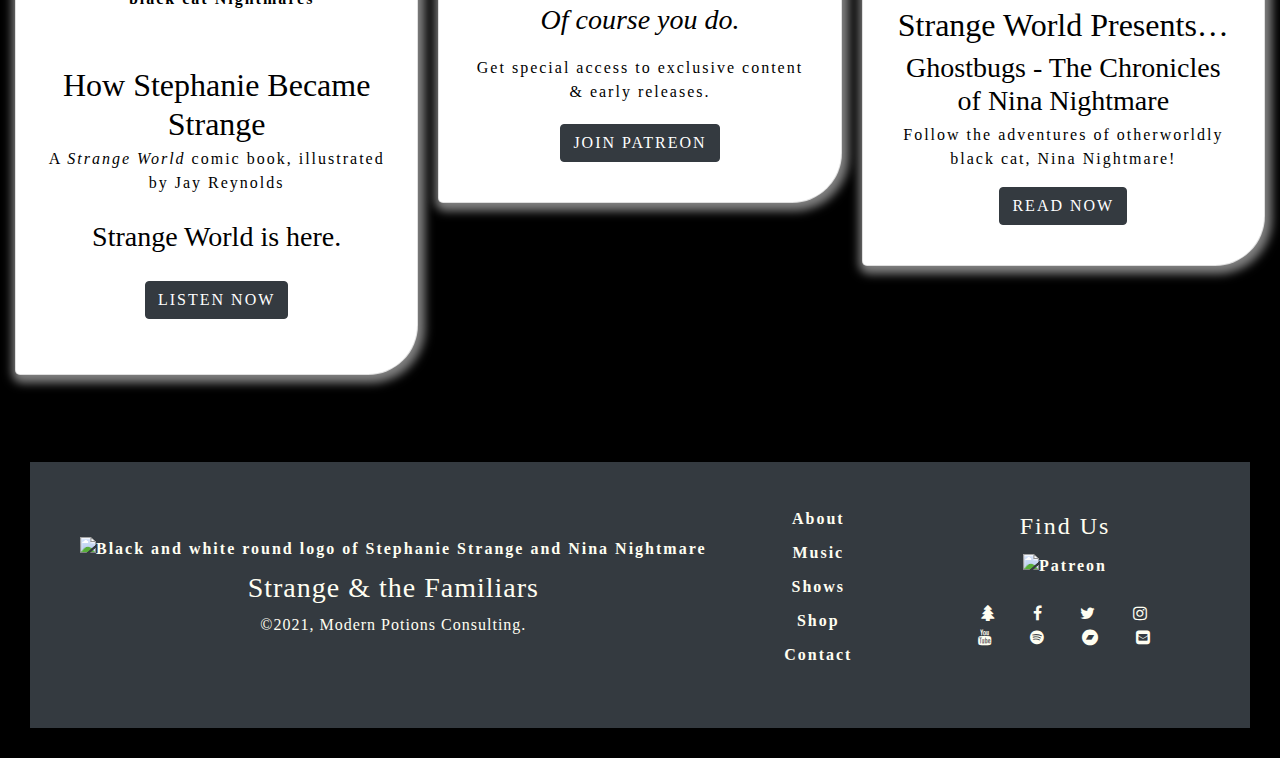
==== commit 77cc0d51: "Update splash page" ====
--- a/index.html
+++ b/index.html
@@ -50,14 +50,14 @@
   <main>
     <section class="hero-image">
       <div class="hero-text">
-        <h1 class="header" style="font-size: 7vh;">
+        <h1 class="header" style="font-size: 7vh; ">
           Strange <br/>& the <br/>Familiars
         </h1>
         <social-buttons></social-buttons>
-        <a href="https://event.etix.com/ticket/online/performanceSale.do?performance_id=4343713&method=restoreToken"
+        <h2 class="splash-banner"><cite><i>Pretty Red Dress</i></cite> - <b>Dropping Soon</b></h2>
+        <a href="https://open.spotify.com/artist/3omd0Z9AIkQDps5TRNphRH"
           target="_blank"
-          class="btn btn-dark">Out Now</a>
-        <h2 class="splash-banner"><cite><i>How Stephanie Became Strange</i></cite> <br/> <b>A Strange World Story</b></h2>
+          class="btn btn-dark">Listen</a>
       </div>
     </section>
 
@@ -99,7 +99,7 @@
             </a>
             <h2 class="card-subtitle" style="margin-top: 25px; margin-bottom: 10px;">
               <cite>How Stephanie Became Strange</cite></h2>
-            <p class="card-subtitle">A <cite>Strange World</cite> Comic Book illustrated by Jay Reynolds - Coming June 25th!</p>
+            <p class="card-subtitle">A <cite><i>Strange World</i></cite> comic book, illustrated by Jay Reynolds</p>
             <h3 class="card-title"><cite>Strange World</cite> is here.</h3>
             <a target="_blank" href="https://li.sten.to/hT0Uxlh" class="btn btn-dark" style="margin: 15px;">Listen Now</a>
         </div>
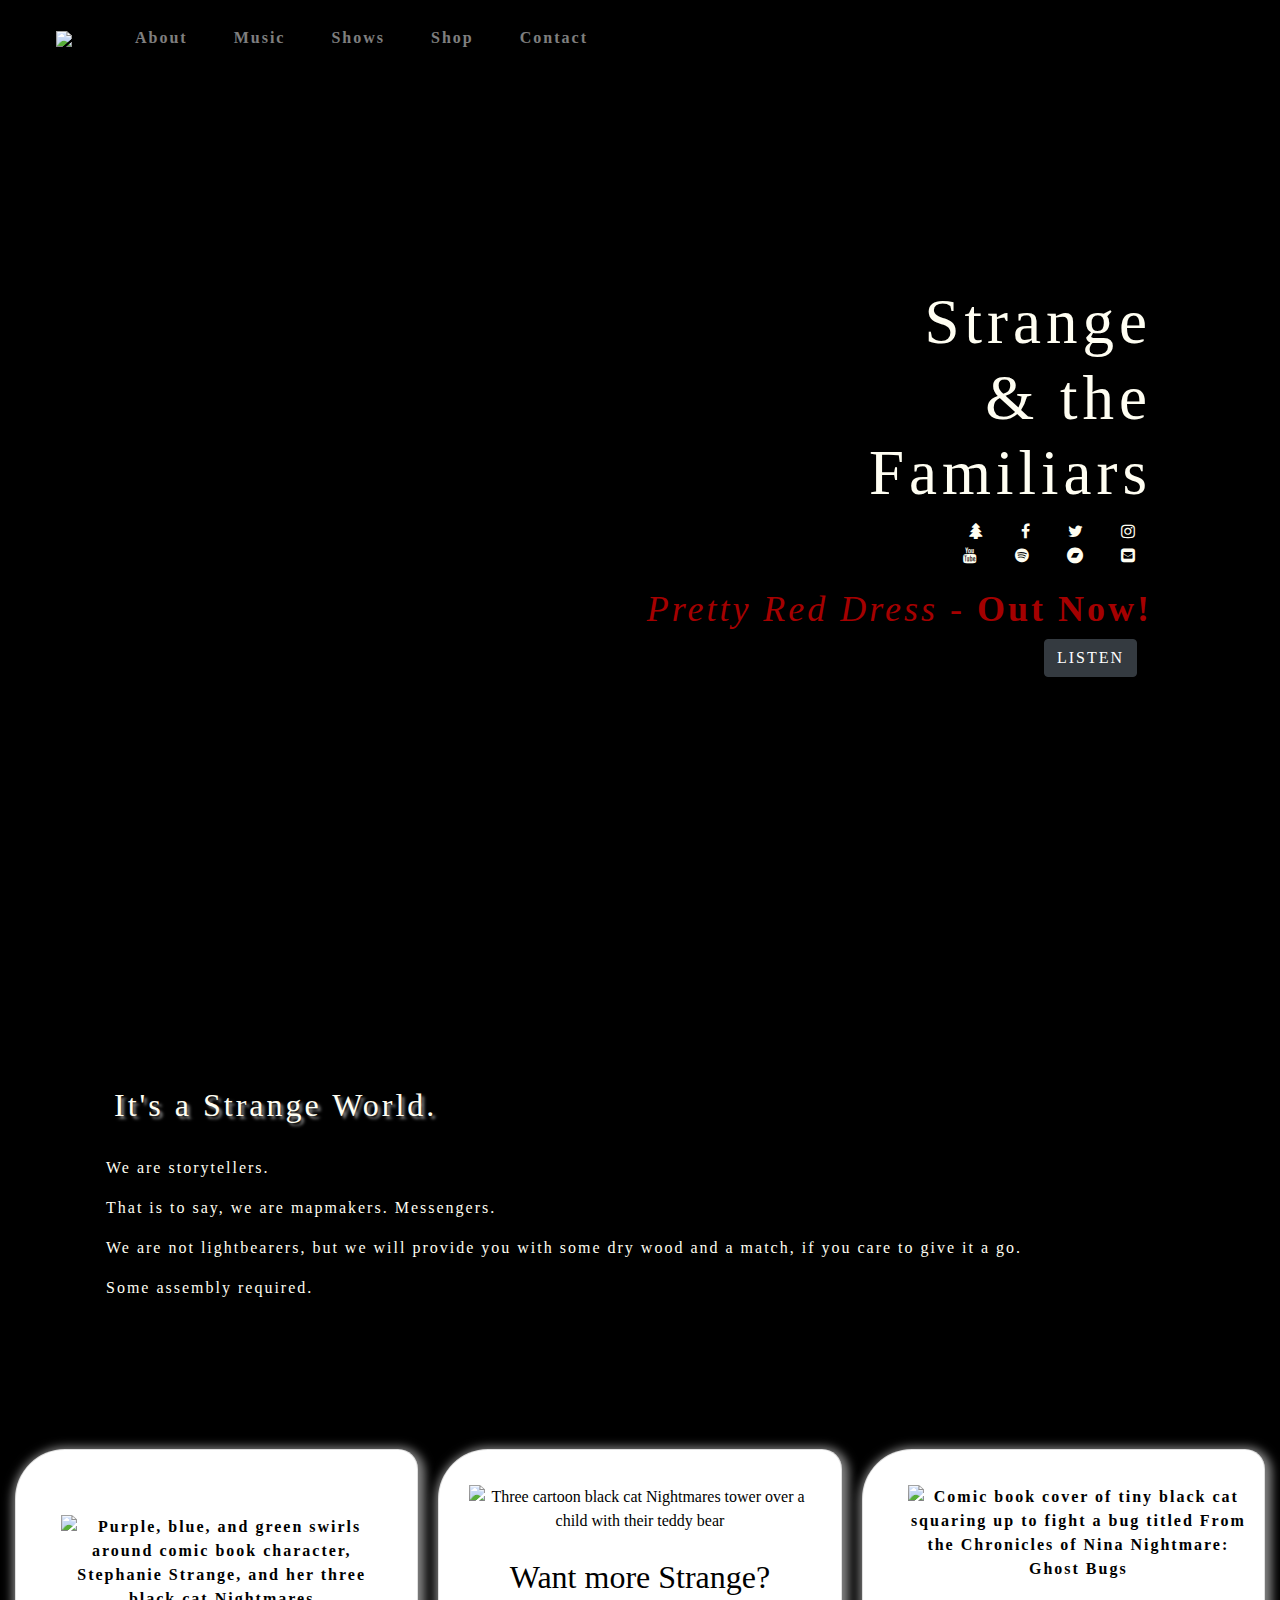
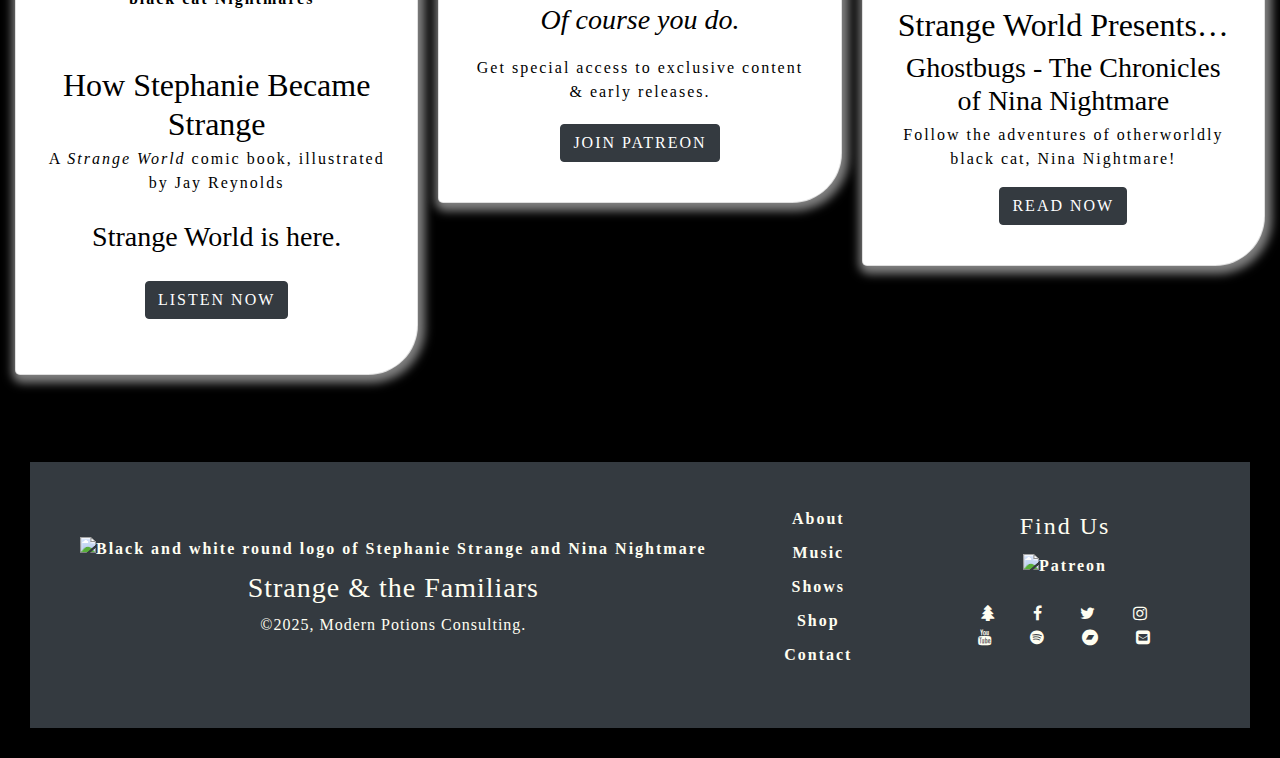
==== commit 47106fa5: "Pretty red dress is out" ====
--- a/index.html
+++ b/index.html
@@ -54,7 +54,7 @@
           Strange <br/>& the <br/>Familiars
         </h1>
         <social-buttons></social-buttons>
-        <h2 class="splash-banner"><cite><i>Pretty Red Dress</i></cite> - <b>Dropping Soon</b></h2>
+        <h2 class="splash-banner"><cite><i>Pretty Red Dress</i></cite> - <b>Out Now!</b></h2>
         <a href="https://open.spotify.com/artist/3omd0Z9AIkQDps5TRNphRH"
           target="_blank"
           class="btn btn-dark">Listen</a>
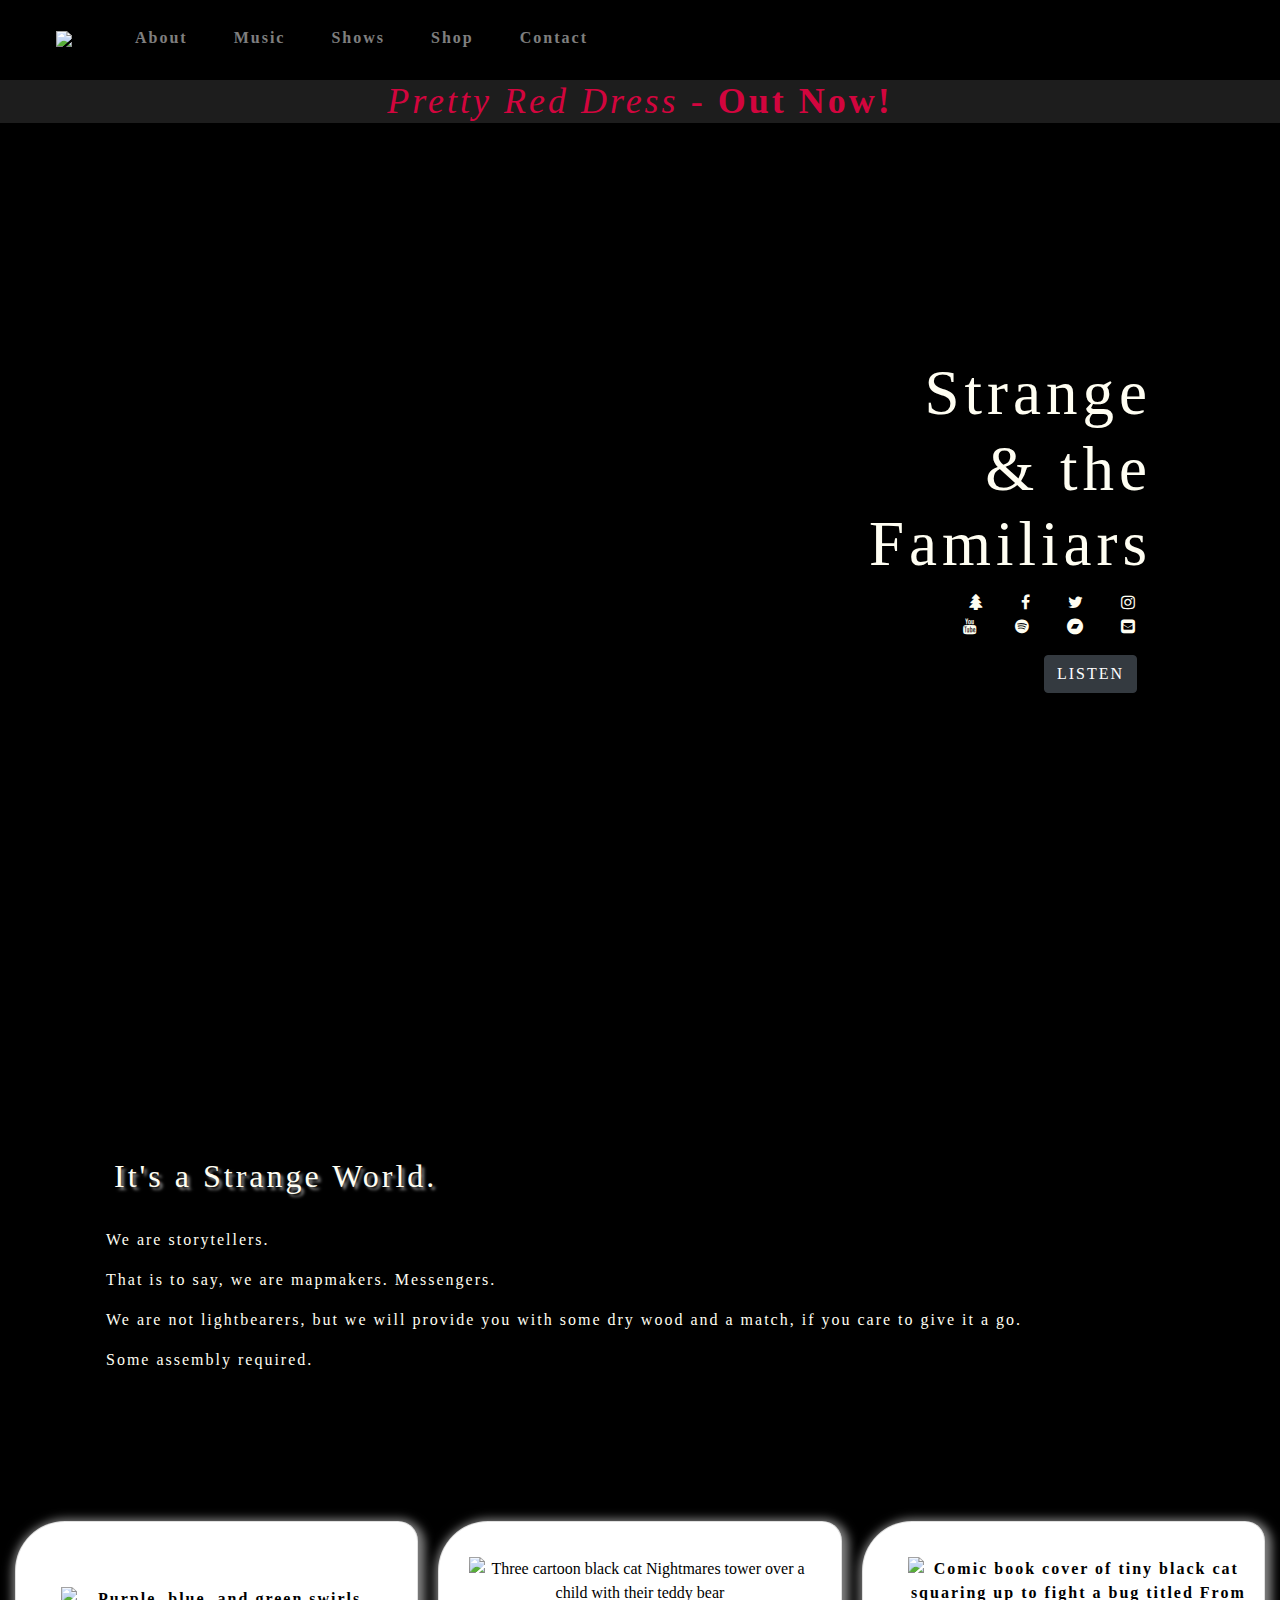
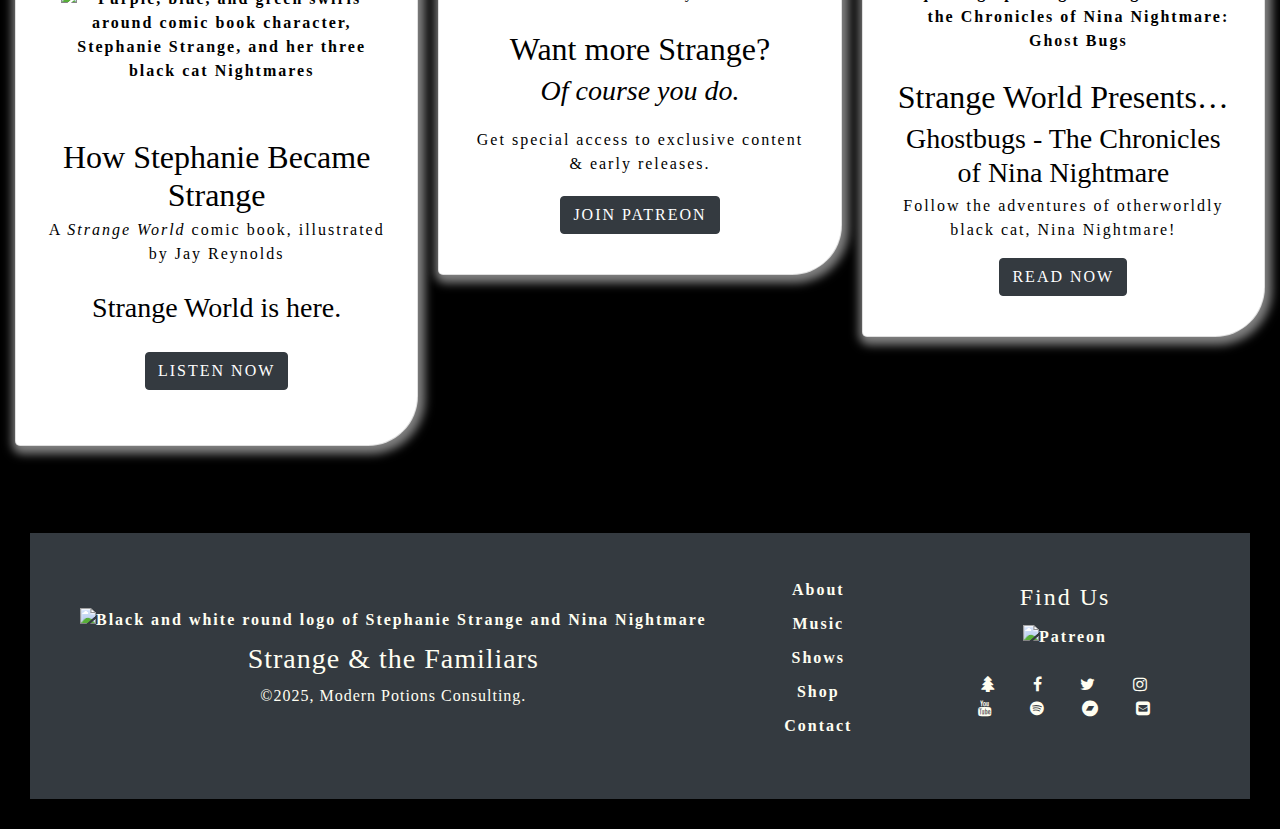
==== commit 7ac89604: "Move splash-banner to make it more visible" ====
--- a/index.html
+++ b/index.html
@@ -47,14 +47,14 @@
 
 <body>
   <!-- Landing page hero image -->
+  <h1 class="splash-banner"><cite><i>Pretty Red Dress</i></cite> - <b>Out Now!</b></h2>
   <main>
     <section class="hero-image">
       <div class="hero-text">
-        <h1 class="header" style="font-size: 7vh; ">
+        <h2 class="header" style="font-size: 7vh; ">
           Strange <br/>& the <br/>Familiars
         </h1>
         <social-buttons></social-buttons>
-        <h2 class="splash-banner"><cite><i>Pretty Red Dress</i></cite> - <b>Out Now!</b></h2>
         <a href="https://open.spotify.com/artist/3omd0Z9AIkQDps5TRNphRH"
           target="_blank"
           class="btn btn-dark">Listen</a>
